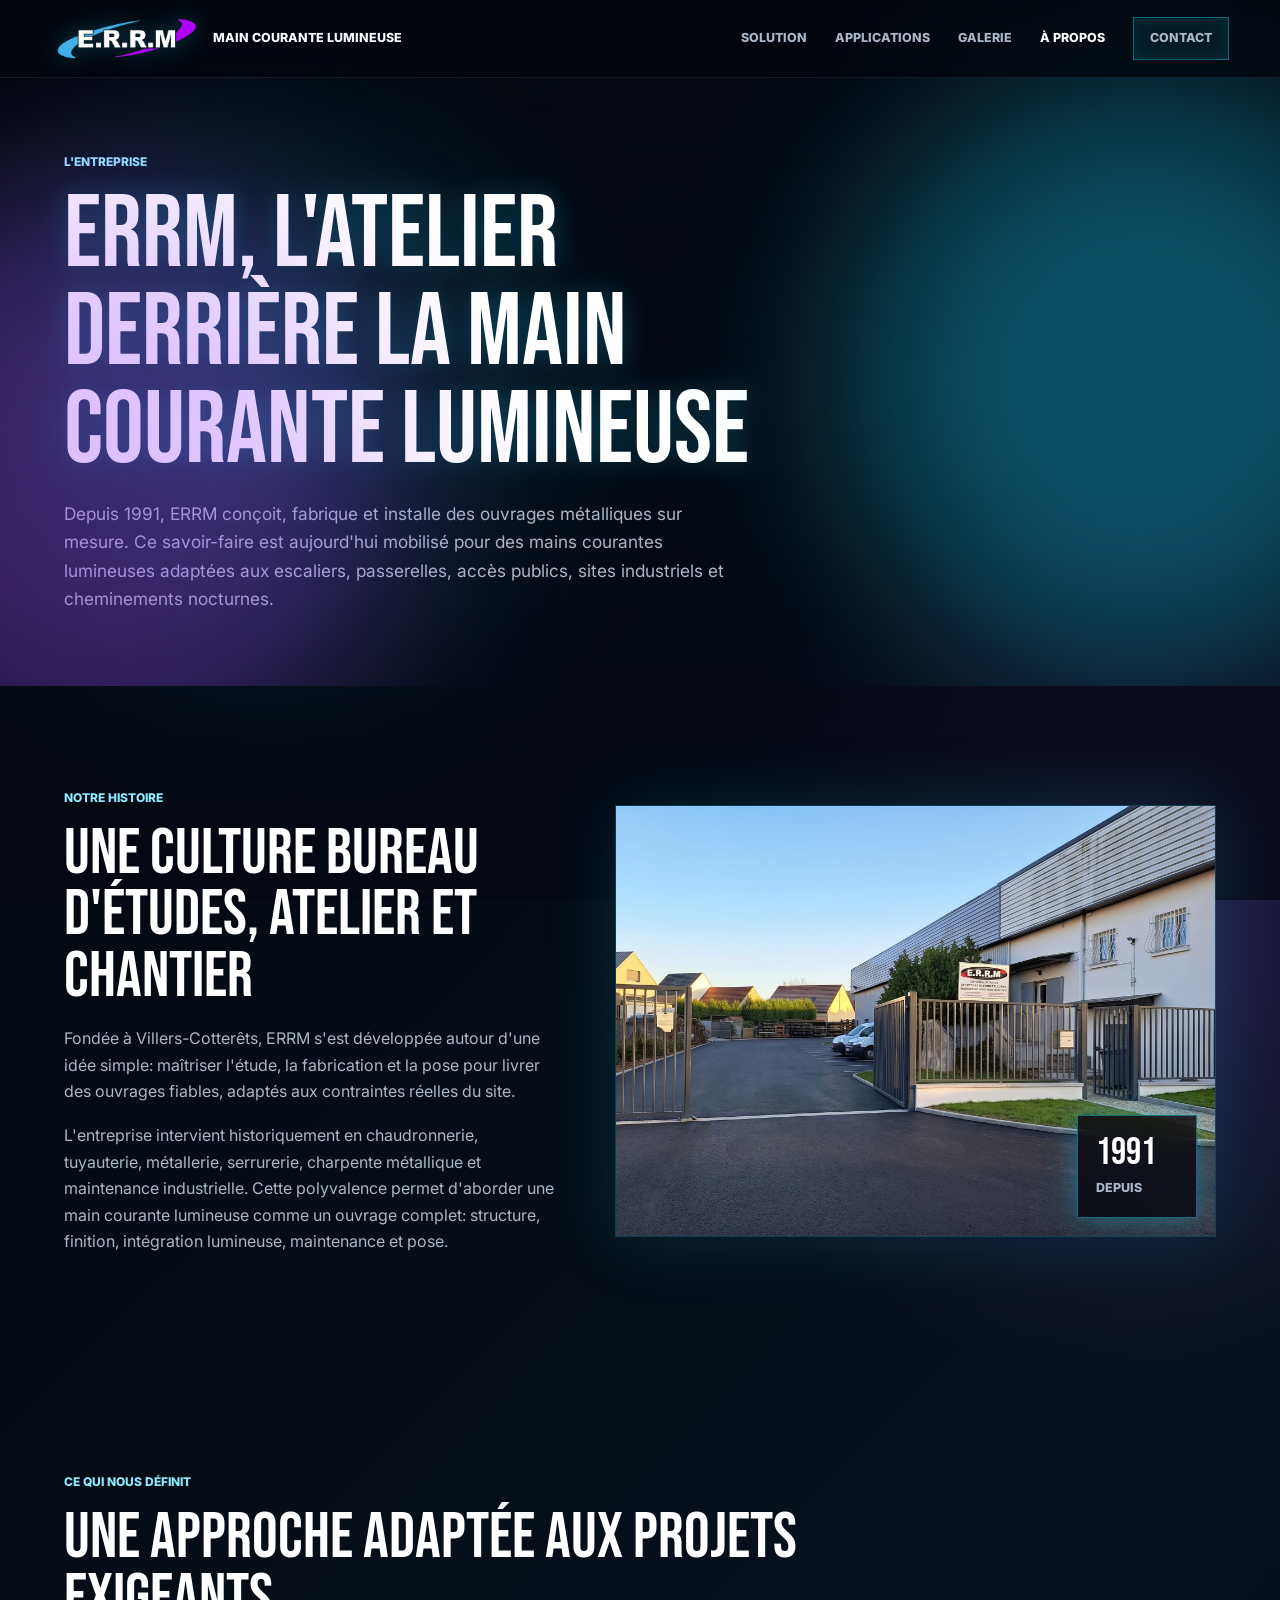
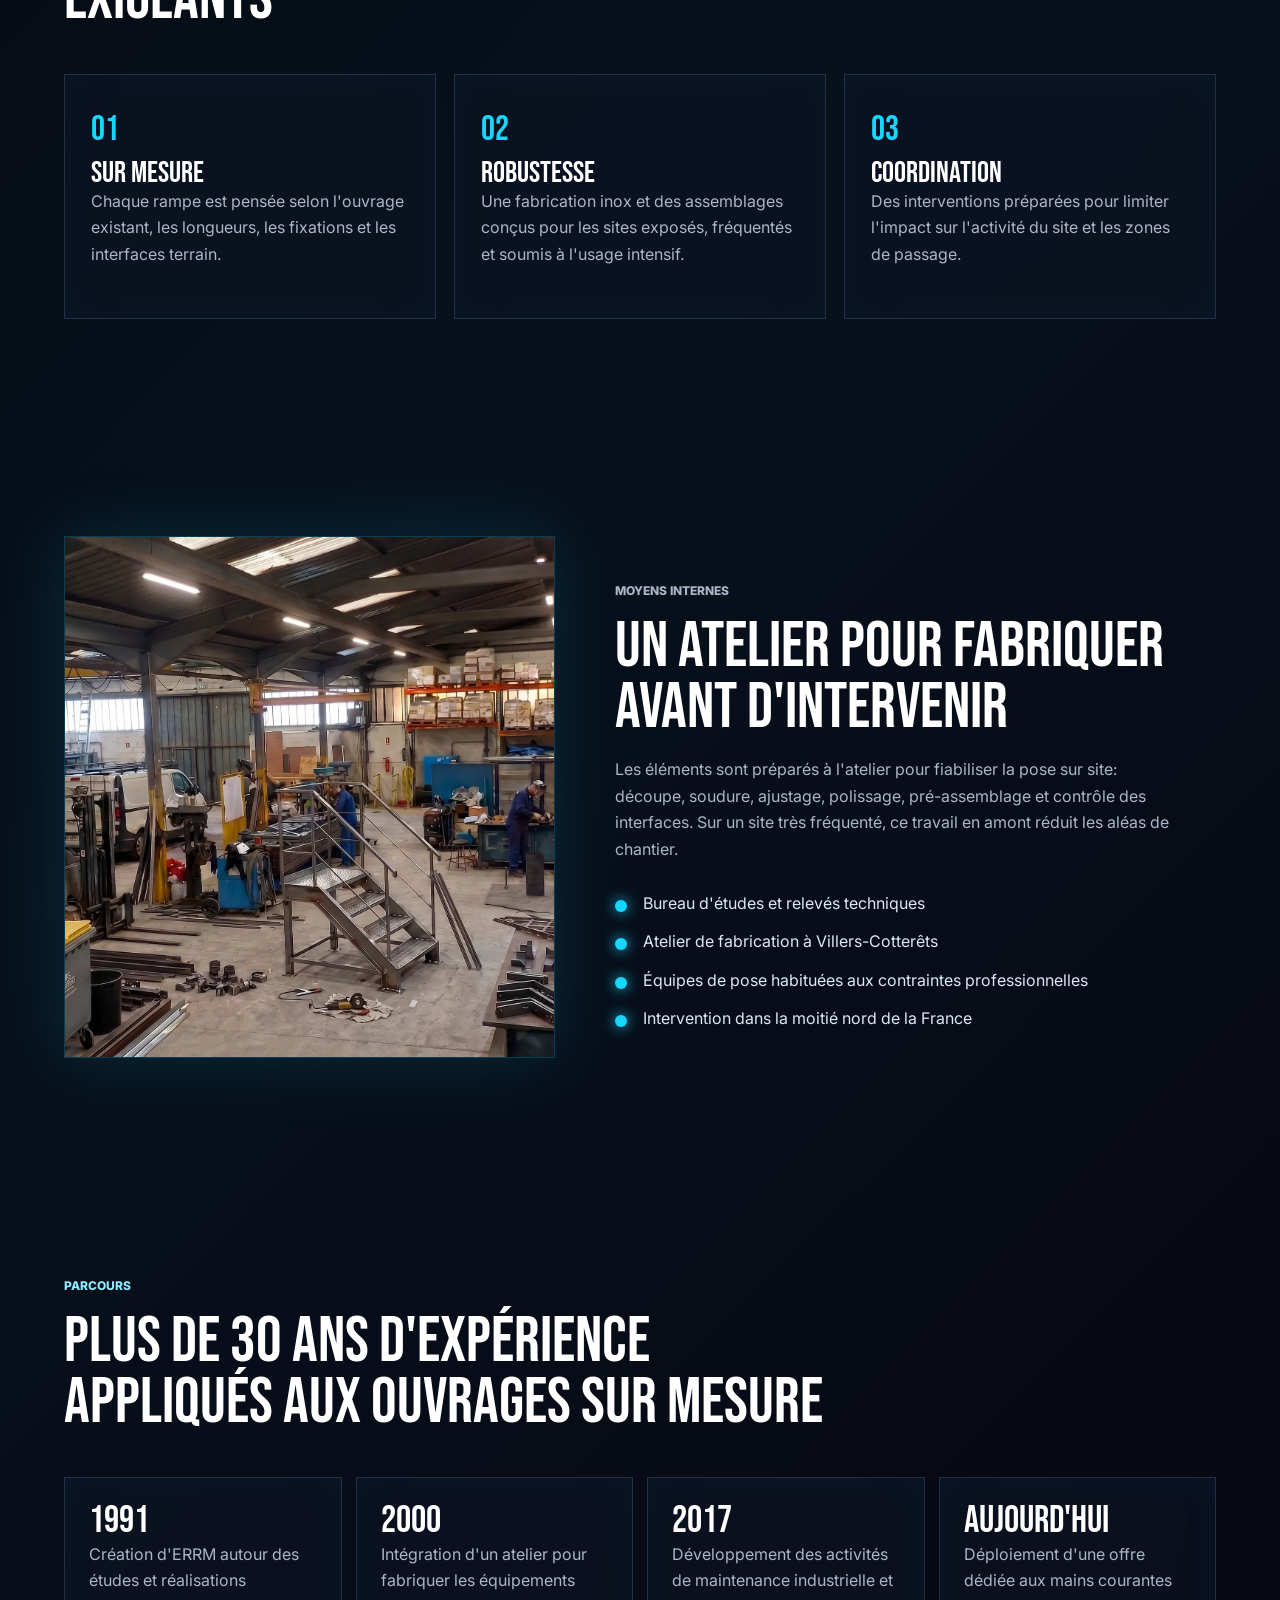
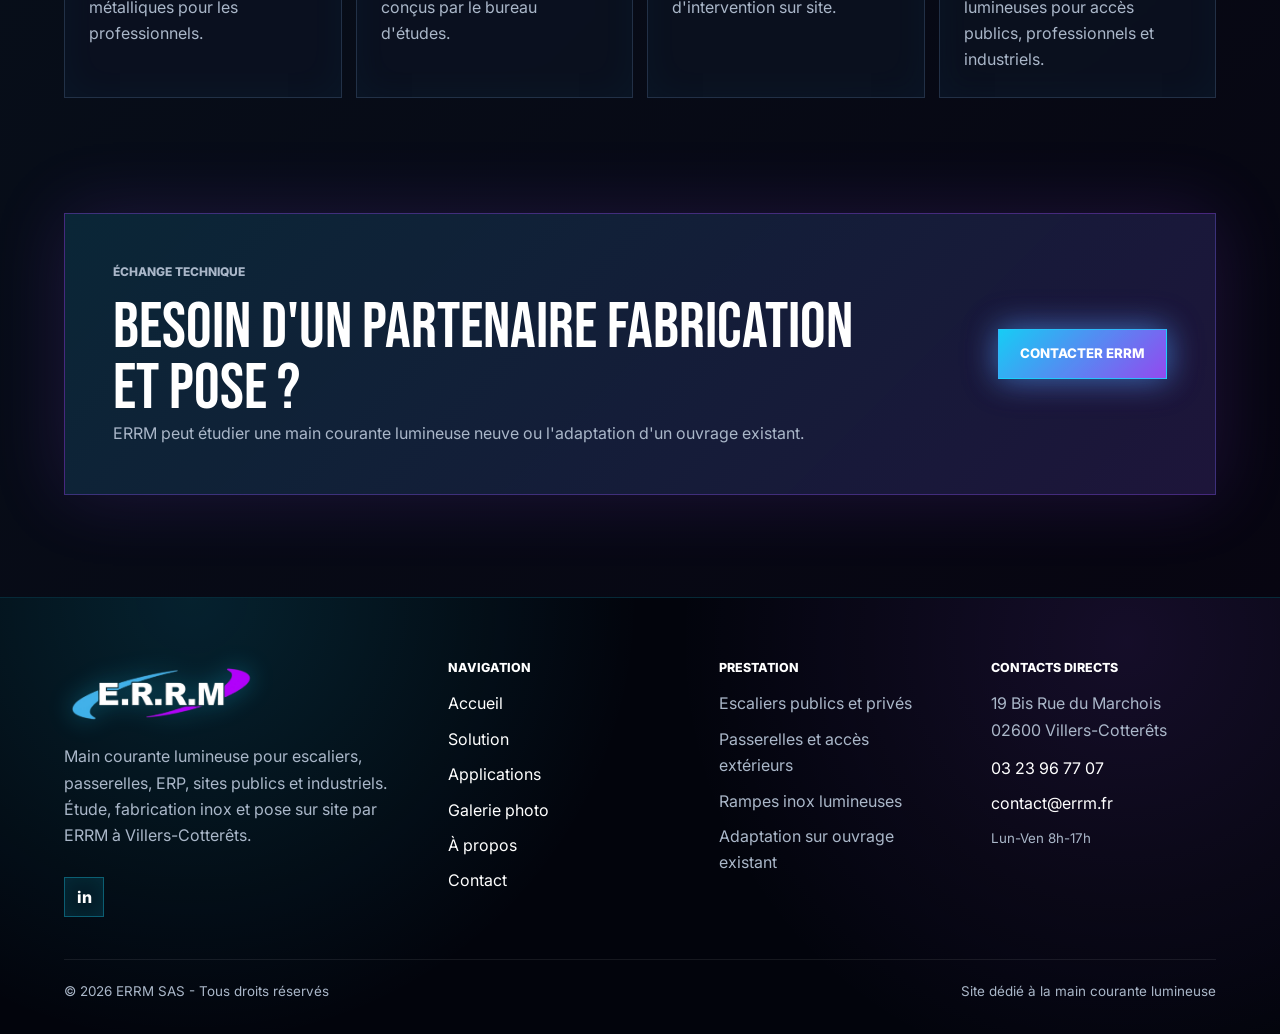
==== a-propos.html @ 0eacf0ae "Initial site main courante lumineuse" ====
<!DOCTYPE html>
<html lang="fr">
<head>
    <meta charset="UTF-8" />
    <meta name="viewport" content="width=device-width, initial-scale=1.0" />
    <title>À propos | ERRM Main courante lumineuse</title>
    <meta name="description" content="Découvrez ERRM, entreprise de métallerie, serrurerie et maintenance industrielle à Villers-Cotterêts, spécialisée dans les mains courantes lumineuses sur mesure." />
    <link rel="icon" href="images/favicon.png" type="image/png" />
    <link rel="stylesheet" href="css/style.css" />
</head>
<body>
    <nav class="navbar" aria-label="Navigation principale">
        <a class="brand" href="index.html" aria-label="ERRM - Main courante lumineuse">
            <img src="images/logo-errm-neon.png" alt="ERRM" />
            <span>Main courante lumineuse</span>
        </a>
        <button class="menu-toggle" aria-label="Ouvrir le menu" aria-expanded="false">
            <span></span><span></span><span></span>
        </button>
        <div class="nav-links">
            <a href="index.html#solution">Solution</a>
            <a href="index.html#applications">Applications</a>
            <a href="galerie.html">Galerie</a>
            <a class="active" href="a-propos.html">À propos</a>
            <a class="nav-cta" href="contact.html">Contact</a>
        </div>
    </nav>

    <main>
        <section class="page-hero about-hero">
            <div class="glow glow-blue"></div>
            <div class="glow glow-violet"></div>
            <div class="container narrow">
                <p class="eyebrow">L'entreprise</p>
                <h1>ERRM, l'atelier derrière la main courante lumineuse</h1>
                <p>
                    Depuis 1991, ERRM conçoit, fabrique et installe des ouvrages métalliques sur mesure.
                    Ce savoir-faire est aujourd'hui mobilisé pour des mains courantes lumineuses adaptées
                    aux escaliers, passerelles, accès publics, sites industriels et cheminements nocturnes.
                </p>
            </div>
        </section>

        <section class="about-intro-section">
            <div class="about-layout">
                <div class="about-copy">
                    <p class="eyebrow">Notre histoire</p>
                    <h2>Une culture bureau d'études, atelier et chantier</h2>
                    <p>
                        Fondée à Villers-Cotterêts, ERRM s'est développée autour d'une idée simple:
                        maîtriser l'étude, la fabrication et la pose pour livrer des ouvrages fiables,
                        adaptés aux contraintes réelles du site.
                    </p>
                    <p>
                        L'entreprise intervient historiquement en chaudronnerie, tuyauterie, métallerie,
                        serrurerie, charpente métallique et maintenance industrielle. Cette polyvalence permet
                        d'aborder une main courante lumineuse comme un ouvrage complet: structure, finition,
                        intégration lumineuse, maintenance et pose.
                    </p>
                </div>
                <div class="about-photo-card">
                    <img src="images/facade-errm.webp" alt="Façade de l'entreprise ERRM à Villers-Cotterêts" />
                    <div class="year-badge">
                        <strong>1991</strong>
                        <span>Depuis</span>
                    </div>
                </div>
            </div>
        </section>

        <section class="values-section band">
            <div class="section-head">
                <p class="eyebrow">Ce qui nous définit</p>
                <h2>Une approche adaptée aux projets exigeants</h2>
            </div>
            <div class="feature-grid values-grid">
                <article>
                    <span>01</span>
                    <h3>Sur mesure</h3>
                    <p>Chaque rampe est pensée selon l'ouvrage existant, les longueurs, les fixations et les interfaces terrain.</p>
                </article>
                <article>
                    <span>02</span>
                    <h3>Robustesse</h3>
                    <p>Une fabrication inox et des assemblages conçus pour les sites exposés, fréquentés et soumis à l'usage intensif.</p>
                </article>
                <article>
                    <span>03</span>
                    <h3>Coordination</h3>
                    <p>Des interventions préparées pour limiter l'impact sur l'activité du site et les zones de passage.</p>
                </article>
            </div>
        </section>

        <section class="about-workshop">
            <div class="split-image">
                <img src="images/interieur-atelier.webp" alt="Intérieur de l'atelier ERRM" />
            </div>
            <div class="split-copy">
                <p class="eyebrow">Moyens internes</p>
                <h2>Un atelier pour fabriquer avant d'intervenir</h2>
                <p>
                    Les éléments sont préparés à l'atelier pour fiabiliser la pose sur site: découpe,
                    soudure, ajustage, polissage, pré-assemblage et contrôle des interfaces. Sur un site
                    très fréquenté, ce travail en amont réduit les aléas de chantier.
                </p>
                <ul class="check-list">
                    <li>Bureau d'études et relevés techniques</li>
                    <li>Atelier de fabrication à Villers-Cotterêts</li>
                    <li>Équipes de pose habituées aux contraintes professionnelles</li>
                    <li>Intervention dans la moitié nord de la France</li>
                </ul>
            </div>
        </section>

        <section class="history-section band">
            <div class="section-head">
                <p class="eyebrow">Parcours</p>
                <h2>Plus de 30 ans d'expérience appliqués aux ouvrages sur mesure</h2>
            </div>
            <div class="history-grid">
                <div>
                    <strong>1991</strong>
                    <p>Création d'ERRM autour des études et réalisations métalliques pour les professionnels.</p>
                </div>
                <div>
                    <strong>2000</strong>
                    <p>Intégration d'un atelier pour fabriquer les équipements conçus par le bureau d'études.</p>
                </div>
                <div>
                    <strong>2017</strong>
                    <p>Développement des activités de maintenance industrielle et d'intervention sur site.</p>
                </div>
                <div>
                    <strong>Aujourd'hui</strong>
                    <p>Déploiement d'une offre dédiée aux mains courantes lumineuses pour accès publics, professionnels et industriels.</p>
                </div>
            </div>
        </section>

        <section class="cta">
            <div>
                <p class="eyebrow">Échange technique</p>
                <h2>Besoin d'un partenaire fabrication et pose ?</h2>
                <p>ERRM peut étudier une main courante lumineuse neuve ou l'adaptation d'un ouvrage existant.</p>
            </div>
            <a class="btn btn-primary" href="contact.html">Contacter ERRM</a>
        </section>
    </main>

    <footer class="site-footer">
        <div class="footer-grid">
            <div class="footer-brand">
                <img src="images/logo-errm-neon.png" alt="ERRM" />
                <p>Main courante lumineuse pour escaliers, passerelles, ERP, sites publics et industriels. Étude, fabrication inox et pose sur site par ERRM à Villers-Cotterêts.</p>
                <a class="linkedin-link" href="https://www.linkedin.com/company/errm-02/" target="_blank" rel="noopener noreferrer" aria-label="ERRM sur LinkedIn">in</a>
            </div>
            <div>
                <h3>Navigation</h3>
                <ul>
                    <li><a href="index.html">Accueil</a></li>
                    <li><a href="index.html#solution">Solution</a></li>
                    <li><a href="index.html#applications">Applications</a></li>
                    <li><a href="galerie.html">Galerie photo</a></li>
                    <li><a href="a-propos.html">À propos</a></li>
                    <li><a href="contact.html">Contact</a></li>
                </ul>
            </div>
            <div>
                <h3>Prestation</h3>
                <ul>
                    <li>Escaliers publics et privés</li>
                    <li>Passerelles et accès extérieurs</li>
                    <li>Rampes inox lumineuses</li>
                    <li>Adaptation sur ouvrage existant</li>
                </ul>
            </div>
            <div>
                <h3>Contacts directs</h3>
                <address>
                    19 Bis Rue du Marchois<br />
                    02600 Villers-Cotterêts
                </address>
                <p><a href="tel:0323967707">03 23 96 77 07</a></p>
                <p><a href="mailto:contact@errm.fr">contact@errm.fr</a></p>
                <small>Lun-Ven 8h-17h</small>
            </div>
        </div>
        <div class="footer-bottom">
            <p>© 2026 ERRM SAS - Tous droits réservés</p>
            <p>Site dédié à la main courante lumineuse</p>
        </div>
    </footer>

    <script src="js/main.js"></script>
</body>
</html>
---- css/style.css ----
@import url('https://fonts.googleapis.com/css2?family=Bebas+Neue&family=Inter:wght@300;400;500;600;700;800&display=swap');

*,
*::before,
*::after {
    box-sizing: border-box;
}

:root {
    --bg: #050712;
    --bg-soft: #0b1020;
    --panel: rgba(12, 18, 34, 0.78);
    --panel-strong: rgba(16, 24, 44, 0.94);
    --line: rgba(147, 197, 253, 0.18);
    --text: #f8fbff;
    --muted: #aab7c9;
    --blue: #17d6ff;
    --violet: #9d4dff;
    --cyan-soft: #8eeaff;
    --white: #ffffff;
    --font-title: 'Bebas Neue', Impact, sans-serif;
    --font-body: 'Inter', Arial, sans-serif;
    --shadow-blue: 0 0 30px rgba(23, 214, 255, 0.38);
    --shadow-violet: 0 0 36px rgba(157, 77, 255, 0.36);
}

html {
    scroll-behavior: smooth;
}

body {
    margin: 0;
    min-width: 320px;
    background:
        radial-gradient(circle at 20% 10%, rgba(23, 214, 255, 0.22), transparent 26rem),
        radial-gradient(circle at 88% 22%, rgba(157, 77, 255, 0.22), transparent 28rem),
        linear-gradient(135deg, #03050c 0%, #07111c 46%, #07030f 100%);
    color: var(--text);
    font-family: var(--font-body);
    line-height: 1.65;
    overflow-x: hidden;
}

body::before {
    content: "";
    position: fixed;
    inset: 0;
    z-index: -2;
    opacity: 0.22;
    background-image:
        linear-gradient(rgba(23, 214, 255, 0.11) 1px, transparent 1px),
        linear-gradient(90deg, rgba(157, 77, 255, 0.1) 1px, transparent 1px);
    background-size: 72px 72px;
    mask-image: linear-gradient(to bottom, #000, transparent 88%);
}

body::after {
    content: "";
    position: fixed;
    inset: 0;
    z-index: -1;
    pointer-events: none;
    background: linear-gradient(180deg, rgba(5, 7, 18, 0.05), rgba(5, 7, 18, 0.72));
}

a {
    color: inherit;
    text-decoration: none;
}

img {
    display: block;
    max-width: 100%;
}

h1,
h2,
h3 {
    margin: 0;
    color: var(--white);
    font-family: var(--font-title);
    font-weight: 400;
    line-height: 0.96;
    letter-spacing: 0;
}

h1 {
    max-width: 780px;
    font-size: clamp(4.1rem, 8vw, 7.8rem);
    text-shadow: 0 0 28px rgba(23, 214, 255, 0.26);
}

h2 {
    font-size: clamp(2.55rem, 5vw, 4.6rem);
}

h3 {
    font-size: 1.9rem;
}

p {
    margin: 0;
}

.navbar {
    position: fixed;
    top: 0;
    left: 0;
    right: 0;
    z-index: 20;
    display: flex;
    align-items: center;
    justify-content: space-between;
    min-height: 74px;
    padding: 14px clamp(18px, 4vw, 56px);
    border-bottom: 1px solid rgba(255, 255, 255, 0.08);
    background: rgba(3, 5, 12, 0.72);
    backdrop-filter: blur(18px);
    transition: background 0.24s ease, border-color 0.24s ease;
}

.navbar.is-scrolled {
    border-color: rgba(23, 214, 255, 0.2);
    background: rgba(3, 5, 12, 0.9);
}

.brand {
    display: flex;
    align-items: center;
    gap: 14px;
    color: var(--text);
    font-size: 0.78rem;
    font-weight: 800;
    text-transform: uppercase;
}

.brand img {
    width: 148px;
    height: auto;
    filter: drop-shadow(0 0 12px rgba(23, 214, 255, 0.36));
}

.nav-links {
    display: flex;
    align-items: center;
    gap: 28px;
    color: var(--muted);
    font-size: 0.78rem;
    font-weight: 800;
    text-transform: uppercase;
}

.nav-links a {
    position: relative;
}

.nav-links a:hover,
.nav-links a.active {
    color: var(--white);
}

.nav-cta {
    padding: 10px 16px;
    border: 1px solid rgba(23, 214, 255, 0.42);
    background: rgba(23, 214, 255, 0.08);
    box-shadow: inset 0 0 20px rgba(23, 214, 255, 0.1);
}

.menu-toggle {
    display: none;
    width: 42px;
    height: 42px;
    border: 1px solid rgba(255, 255, 255, 0.14);
    background: rgba(255, 255, 255, 0.04);
}

.menu-toggle span {
    display: block;
    width: 18px;
    height: 2px;
    margin: 4px auto;
    background: var(--text);
}

.hero {
    position: relative;
    min-height: 100svh;
    display: grid;
    align-items: end;
    padding: 132px clamp(20px, 5vw, 72px) 52px;
    overflow: hidden;
}

.hero-media {
    position: absolute;
    inset: 0;
    z-index: -3;
    background:
        linear-gradient(90deg, rgba(5, 7, 18, 0.88) 0%, rgba(5, 7, 18, 0.58) 48%, rgba(5, 7, 18, 0.12) 100%),
        linear-gradient(0deg, rgba(5, 7, 18, 0.78), rgba(5, 7, 18, 0.1) 38%),
        url("../images/main-courante-lumineuse-large.webp") center / cover no-repeat;
}

.glow {
    position: absolute;
    width: 46vw;
    max-width: 620px;
    aspect-ratio: 1;
    border-radius: 999px;
    filter: blur(92px);
    opacity: 0.34;
    pointer-events: none;
}

.glow-blue {
    right: -12%;
    top: 12%;
    background: var(--blue);
}

.glow-violet {
    left: -16%;
    bottom: -14%;
    background: var(--violet);
}

.hero-content {
    max-width: 860px;
}

.eyebrow {
    margin-bottom: 15px;
    color: var(--cyan-soft);
    font-size: 0.75rem;
    font-weight: 800;
    text-transform: uppercase;
}

.hero-text {
    max-width: 650px;
    margin-top: 22px;
    color: #d7e2ef;
    font-size: clamp(1.03rem, 1.8vw, 1.25rem);
}

.hero-actions {
    display: flex;
    flex-wrap: wrap;
    gap: 14px;
    margin-top: 34px;
}

.btn {
    display: inline-flex;
    align-items: center;
    justify-content: center;
    min-height: 48px;
    padding: 13px 21px;
    border: 1px solid transparent;
    color: var(--white);
    font-size: 0.83rem;
    font-weight: 800;
    text-transform: uppercase;
}

.btn-primary {
    border-color: rgba(23, 214, 255, 0.72);
    background: linear-gradient(135deg, rgba(23, 214, 255, 0.95), rgba(157, 77, 255, 0.92));
    box-shadow: var(--shadow-blue), var(--shadow-violet);
}

.btn-secondary {
    border-color: rgba(255, 255, 255, 0.18);
    background: rgba(255, 255, 255, 0.06);
}

.hero-stats {
    display: grid;
    grid-template-columns: repeat(3, minmax(0, 150px));
    gap: 12px;
    margin: 42px 0 0;
    padding: 0;
}

.hero-stats div {
    padding: 18px;
    border: 1px solid var(--line);
    background: rgba(5, 10, 22, 0.58);
    backdrop-filter: blur(12px);
}

.hero-stats dt {
    color: var(--white);
    font-family: var(--font-title);
    font-size: 2rem;
    line-height: 1;
}

.hero-stats dd {
    margin: 4px 0 0;
    color: var(--muted);
    font-size: 0.78rem;
    text-transform: uppercase;
}

.band,
.process,
.contact-section {
    padding: clamp(72px, 9vw, 118px) clamp(20px, 5vw, 72px);
}

.section-head {
    max-width: 760px;
    margin-bottom: 44px;
}

.section-head p:not(.eyebrow) {
    margin-top: 16px;
    color: var(--muted);
    font-size: 1.05rem;
}

.section-head.compact {
    margin-bottom: 26px;
}

.feature-grid {
    display: grid;
    grid-template-columns: repeat(3, minmax(0, 1fr));
    gap: 18px;
}

.feature-grid article,
.timeline div,
.contact-form,
.contact-panel,
.info-block,
.history-grid div {
    border: 1px solid var(--line);
    background: var(--panel);
    box-shadow: inset 0 0 38px rgba(23, 214, 255, 0.04);
    backdrop-filter: blur(14px);
}

.feature-grid article {
    min-height: 230px;
    padding: 26px;
}

.feature-grid span {
    color: var(--blue);
    font-family: var(--font-title);
    font-size: 2.2rem;
}

.feature-grid p,
.timeline p,
.split-copy p,
.cta p,
.contact-panel p,
.info-block small,
.form-note {
    color: var(--muted);
}

.split {
    display: grid;
    grid-template-columns: minmax(0, 1.12fr) minmax(320px, 0.88fr);
    gap: clamp(28px, 5vw, 60px);
    align-items: center;
    padding: clamp(72px, 8vw, 112px) clamp(20px, 5vw, 72px);
}

.split-image {
    min-height: 520px;
    border: 1px solid rgba(23, 214, 255, 0.24);
    box-shadow: 0 0 70px rgba(23, 214, 255, 0.14);
    overflow: hidden;
}

.split-image img {
    width: 100%;
    height: 100%;
    min-height: 520px;
    object-fit: cover;
}

.split-copy {
    max-width: 560px;
}

.split-copy p {
    margin-top: 18px;
}

.check-list {
    display: grid;
    gap: 12px;
    margin: 28px 0 0;
    padding: 0;
    list-style: none;
}

.check-list li {
    position: relative;
    padding-left: 28px;
    color: #dce8f5;
}

.check-list li::before {
    content: "";
    position: absolute;
    left: 0;
    top: 0.62em;
    width: 12px;
    height: 12px;
    border-radius: 50%;
    background: var(--blue);
    box-shadow: 0 0 14px var(--blue);
}

.photo-grid {
    display: grid;
    grid-template-columns: 1.1fr 0.8fr 1.1fr;
    gap: 16px;
}

.photo-grid figure {
    margin: 0;
    min-height: 410px;
    border: 1px solid rgba(255, 255, 255, 0.12);
    overflow: hidden;
}

.photo-grid img {
    width: 100%;
    height: 100%;
    min-height: 410px;
    object-fit: cover;
}

.gallery-link-row {
    display: flex;
    justify-content: center;
    margin-top: 28px;
}

.gallery-page-section {
    padding: clamp(72px, 9vw, 118px) clamp(20px, 5vw, 72px);
}

.gallery-page-toolbar {
    display: flex;
    align-items: end;
    justify-content: space-between;
    gap: 24px;
    margin-bottom: 28px;
}

.gallery-page-grid {
    display: grid;
    grid-template-columns: repeat(3, minmax(0, 1fr));
    gap: 16px;
}

.gallery-page-item {
    position: relative;
    min-height: 360px;
    border: 1px solid rgba(23, 214, 255, 0.22);
    overflow: hidden;
    cursor: pointer;
    background: var(--panel);
}

.gallery-page-item img {
    width: 100%;
    height: 100%;
    min-height: 360px;
    object-fit: cover;
    transition: transform 0.45s ease, filter 0.45s ease;
}

.gallery-page-item:hover img {
    transform: scale(1.045);
    filter: brightness(1.08);
}

.gallery-page-overlay {
    position: absolute;
    inset: auto 0 0;
    padding: 22px;
    background: linear-gradient(180deg, transparent, rgba(3, 5, 12, 0.9));
}

.gallery-page-overlay span {
    display: block;
    margin-bottom: 4px;
    color: var(--blue);
    font-size: 0.72rem;
    font-weight: 800;
    text-transform: uppercase;
}

.gallery-page-overlay h3 {
    font-size: 1.55rem;
}

.lightbox {
    position: fixed;
    inset: 0;
    z-index: 50;
    display: none;
    align-items: center;
    justify-content: center;
    padding: 28px;
    background: rgba(1, 3, 9, 0.9);
    backdrop-filter: blur(10px);
}

.lightbox.active {
    display: flex;
}

.lightbox-img {
    max-width: min(1100px, 94vw);
    max-height: 86vh;
    border: 1px solid rgba(23, 214, 255, 0.28);
    box-shadow: var(--shadow-blue), var(--shadow-violet);
}

.lightbox-close {
    position: fixed;
    top: 22px;
    right: 24px;
    width: 44px;
    height: 44px;
    border: 1px solid rgba(255, 255, 255, 0.2);
    background: rgba(255, 255, 255, 0.08);
    color: var(--white);
    font-size: 2rem;
    line-height: 1;
    cursor: pointer;
}

.timeline {
    display: grid;
    grid-template-columns: repeat(4, minmax(0, 1fr));
    gap: 14px;
}

.timeline div {
    min-height: 190px;
    padding: 22px;
}

.timeline strong {
    display: block;
    margin-bottom: 10px;
    color: var(--white);
    font-size: 1.05rem;
}

.cta {
    display: flex;
    align-items: center;
    justify-content: space-between;
    gap: 28px;
    margin: 0 clamp(20px, 5vw, 72px) clamp(72px, 8vw, 112px);
    padding: clamp(28px, 5vw, 48px);
    border: 1px solid rgba(157, 77, 255, 0.34);
    background:
        linear-gradient(135deg, rgba(23, 214, 255, 0.12), rgba(157, 77, 255, 0.14)),
        rgba(10, 15, 30, 0.76);
    box-shadow: 0 0 70px rgba(157, 77, 255, 0.16);
}

.cta div {
    max-width: 760px;
}

.page-hero {
    position: relative;
    padding: 152px clamp(20px, 5vw, 72px) 72px;
    overflow: hidden;
}

.about-hero {
    min-height: 56svh;
}

.container.narrow {
    max-width: 860px;
}

.page-hero p:not(.eyebrow) {
    max-width: 680px;
    margin-top: 18px;
    color: var(--muted);
    font-size: 1.08rem;
}

.contact-grid {
    display: grid;
    grid-template-columns: minmax(0, 1fr) minmax(300px, 420px);
    gap: 24px;
    max-width: 1180px;
    margin: 0 auto;
}

.contact-form {
    padding: clamp(22px, 4vw, 38px);
}

.form-title {
    margin-bottom: 24px;
}

.form-row {
    display: grid;
    grid-template-columns: repeat(2, minmax(0, 1fr));
    gap: 14px;
}

label {
    display: grid;
    gap: 8px;
    margin-bottom: 16px;
    color: #d7e2ef;
    font-size: 0.82rem;
    font-weight: 800;
    text-transform: uppercase;
}

input,
select,
textarea {
    width: 100%;
    min-height: 48px;
    border: 1px solid rgba(147, 197, 253, 0.22);
    background: rgba(2, 5, 13, 0.72);
    color: var(--white);
    font: inherit;
    padding: 12px 13px;
    outline: none;
}

textarea {
    min-height: 160px;
    resize: vertical;
}

input:focus,
select:focus,
textarea:focus {
    border-color: var(--blue);
    box-shadow: 0 0 0 3px rgba(23, 214, 255, 0.16);
}

.honeypot {
    display: none;
}

.form-note {
    margin-top: 14px;
    font-size: 0.86rem;
}

.contact-panel {
    align-self: start;
    padding: 16px;
}

.contact-panel img {
    width: 100%;
    aspect-ratio: 4 / 3;
    object-fit: cover;
    margin-bottom: 14px;
}

.about-intro-section,
.about-workshop {
    padding: clamp(72px, 8vw, 112px) clamp(20px, 5vw, 72px);
}

.about-layout,
.about-workshop {
    display: grid;
    grid-template-columns: minmax(0, 0.9fr) minmax(320px, 1.1fr);
    gap: clamp(28px, 5vw, 60px);
    align-items: center;
}

.about-copy {
    max-width: 640px;
}

.about-copy p:not(.eyebrow) {
    margin-top: 18px;
    color: var(--muted);
}

.about-photo-card {
    position: relative;
    border: 1px solid rgba(23, 214, 255, 0.24);
    overflow: hidden;
    box-shadow: 0 0 70px rgba(23, 214, 255, 0.14);
}

.about-photo-card img {
    width: 100%;
    min-height: 430px;
    object-fit: cover;
}

.year-badge {
    position: absolute;
    right: 18px;
    bottom: 18px;
    min-width: 120px;
    padding: 18px;
    border: 1px solid rgba(23, 214, 255, 0.46);
    background: rgba(3, 5, 12, 0.76);
    box-shadow: var(--shadow-blue);
    backdrop-filter: blur(14px);
}

.year-badge strong,
.history-grid strong {
    display: block;
    color: var(--white);
    font-family: var(--font-title);
    font-size: 2.4rem;
    font-weight: 400;
    line-height: 1;
}

.year-badge span {
    color: var(--muted);
    font-size: 0.78rem;
    font-weight: 800;
    text-transform: uppercase;
}

.values-grid article {
    min-height: 245px;
}

.history-grid {
    display: grid;
    grid-template-columns: repeat(4, minmax(0, 1fr));
    gap: 14px;
}

.history-grid div {
    min-height: 205px;
    padding: 24px;
}

.history-grid p {
    color: var(--muted);
}

.info-block {
    padding: 18px;
    margin-top: 12px;
}

.info-block span {
    display: block;
    margin-bottom: 4px;
    color: var(--blue);
    font-size: 0.72rem;
    font-weight: 800;
    text-transform: uppercase;
}

.info-block a {
    color: var(--white);
    font-weight: 800;
}

.site-footer {
    padding: clamp(42px, 6vw, 64px) clamp(20px, 5vw, 72px) 24px;
    border-top: 1px solid rgba(23, 214, 255, 0.18);
    background:
        radial-gradient(circle at 15% 0%, rgba(23, 214, 255, 0.14), transparent 28rem),
        radial-gradient(circle at 88% 10%, rgba(157, 77, 255, 0.12), transparent 28rem),
        rgba(3, 5, 12, 0.94);
}

.footer-grid {
    display: grid;
    grid-template-columns: minmax(260px, 1.5fr) repeat(3, minmax(160px, 1fr));
    gap: clamp(24px, 4vw, 46px);
}

.footer-brand img {
    width: 190px;
    margin-bottom: 18px;
    filter: drop-shadow(0 0 12px rgba(23, 214, 255, 0.32));
}

.footer-brand p,
.site-footer li,
.site-footer address,
.site-footer small,
.footer-bottom {
    color: var(--muted);
}

.footer-brand p {
    max-width: 360px;
}

.site-footer h3 {
    margin-bottom: 16px;
    font-family: var(--font-body);
    font-size: 0.78rem;
    font-weight: 800;
    letter-spacing: 0;
    text-transform: uppercase;
}

.site-footer ul {
    display: grid;
    gap: 9px;
    margin: 0;
    padding: 0;
    list-style: none;
}

.site-footer a {
    color: var(--white);
}

.site-footer a:hover {
    color: var(--blue);
}

.site-footer address {
    margin: 0 0 12px;
    font-style: normal;
}

.site-footer p {
    margin-bottom: 8px;
}

.linkedin-link {
    display: inline-flex;
    align-items: center;
    justify-content: center;
    width: 40px;
    height: 40px;
    margin-top: 20px;
    border: 1px solid rgba(23, 214, 255, 0.35);
    background: rgba(23, 214, 255, 0.08);
    color: var(--white);
    font-weight: 800;
    box-shadow: inset 0 0 18px rgba(23, 214, 255, 0.08);
}

.footer-bottom {
    display: flex;
    justify-content: space-between;
    gap: 18px;
    margin-top: 42px;
    padding-top: 20px;
    border-top: 1px solid rgba(255, 255, 255, 0.08);
    font-size: 0.84rem;
}

@media (max-width: 900px) {
    .menu-toggle {
        display: block;
    }

    .nav-links {
        position: fixed;
        top: 74px;
        left: 0;
        right: 0;
        display: none;
        flex-direction: column;
        align-items: flex-start;
        gap: 0;
        padding: 18px 22px 24px;
        border-bottom: 1px solid rgba(255, 255, 255, 0.1);
        background: rgba(3, 5, 12, 0.96);
    }

    .nav-links.open {
        display: flex;
    }

    .nav-links a {
        width: 100%;
        padding: 14px 0;
    }

    .brand span {
        max-width: 150px;
        line-height: 1.25;
    }

    .feature-grid,
    .timeline,
    .split,
    .contact-grid,
    .about-layout,
    .about-workshop,
    .history-grid,
    .footer-grid {
        grid-template-columns: 1fr;
    }

    .photo-grid,
    .gallery-page-grid {
        grid-template-columns: 1fr;
    }

    .gallery-page-toolbar {
        align-items: flex-start;
        flex-direction: column;
    }

    .cta,
    .footer-bottom {
        flex-direction: column;
        align-items: flex-start;
    }
}

@media (max-width: 620px) {
    .hero {
        padding-top: 118px;
    }

    h1 {
        font-size: 3.7rem;
    }

    .hero-stats,
    .form-row {
        grid-template-columns: 1fr;
    }

    .brand img {
        width: 118px;
    }

    .split-image,
    .split-image img,
    .photo-grid figure,
    .photo-grid img,
    .gallery-page-item,
    .gallery-page-item img {
        min-height: 330px;
    }
}
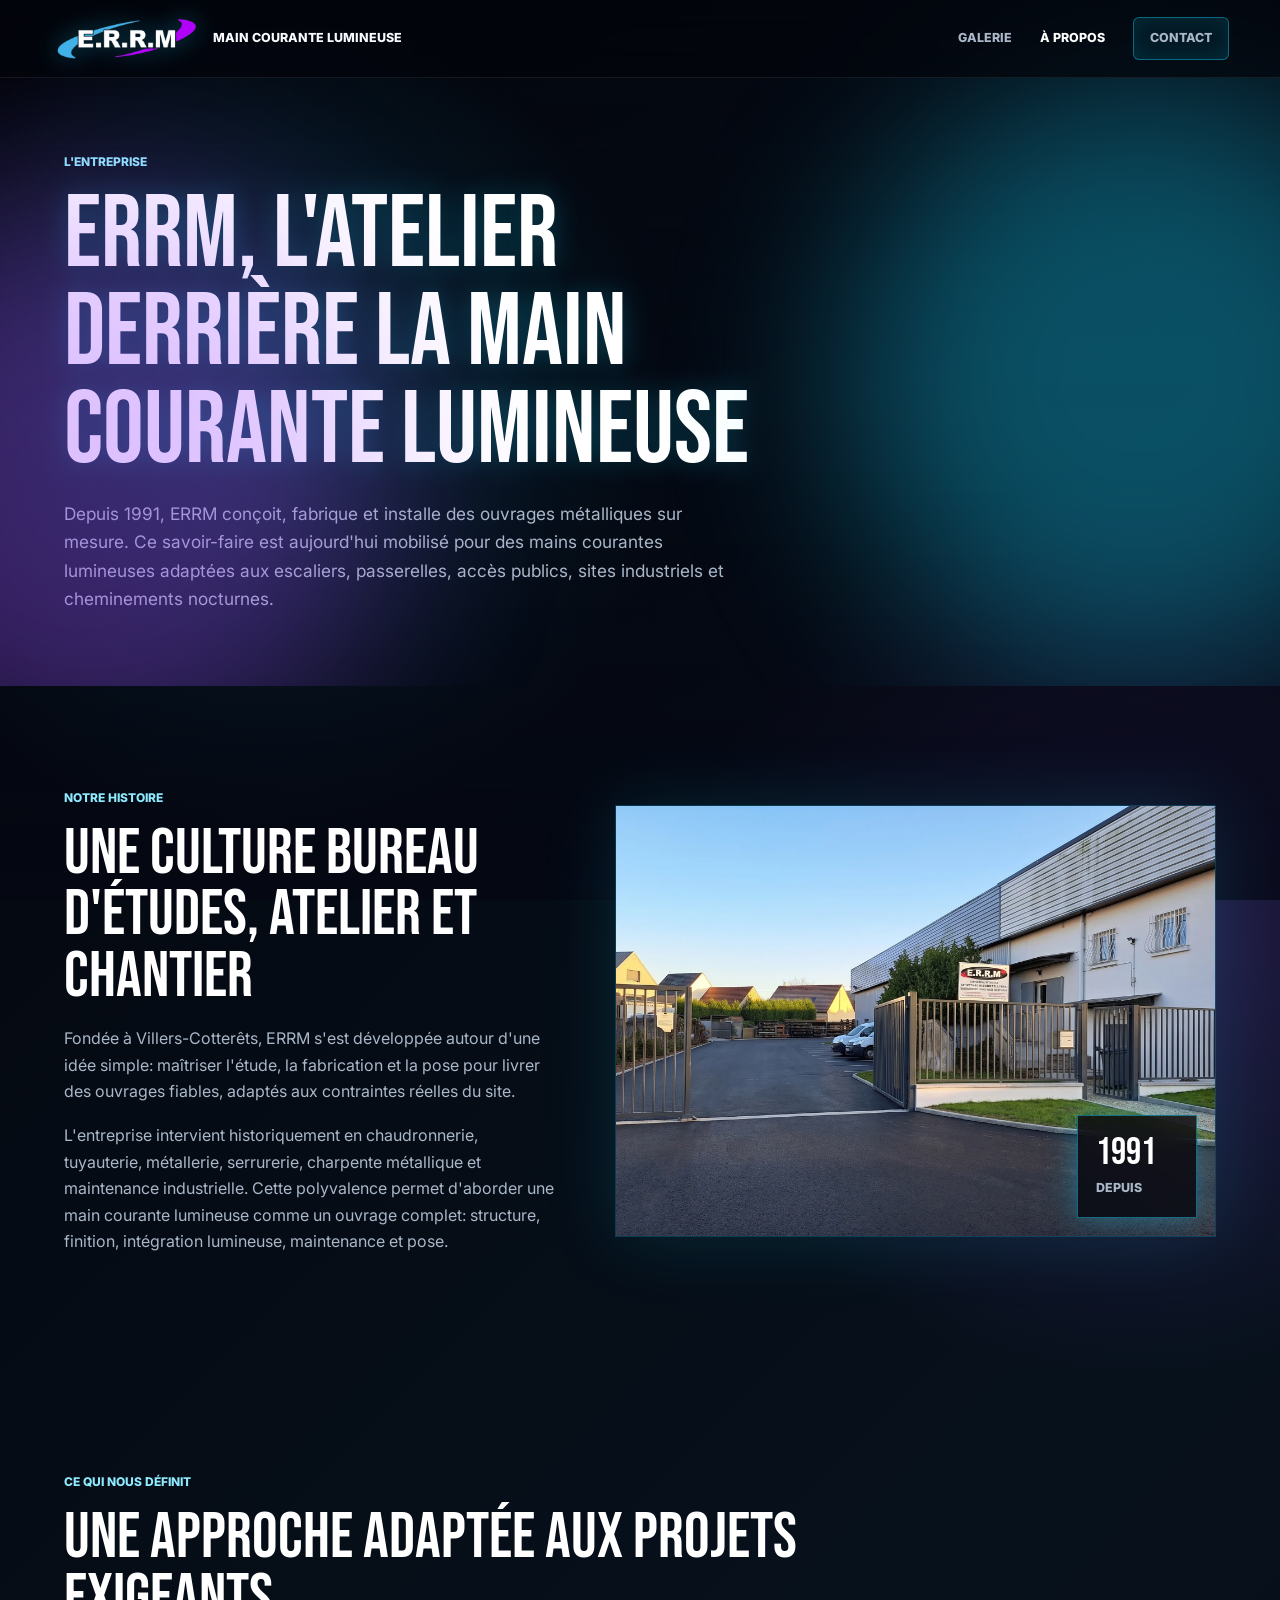
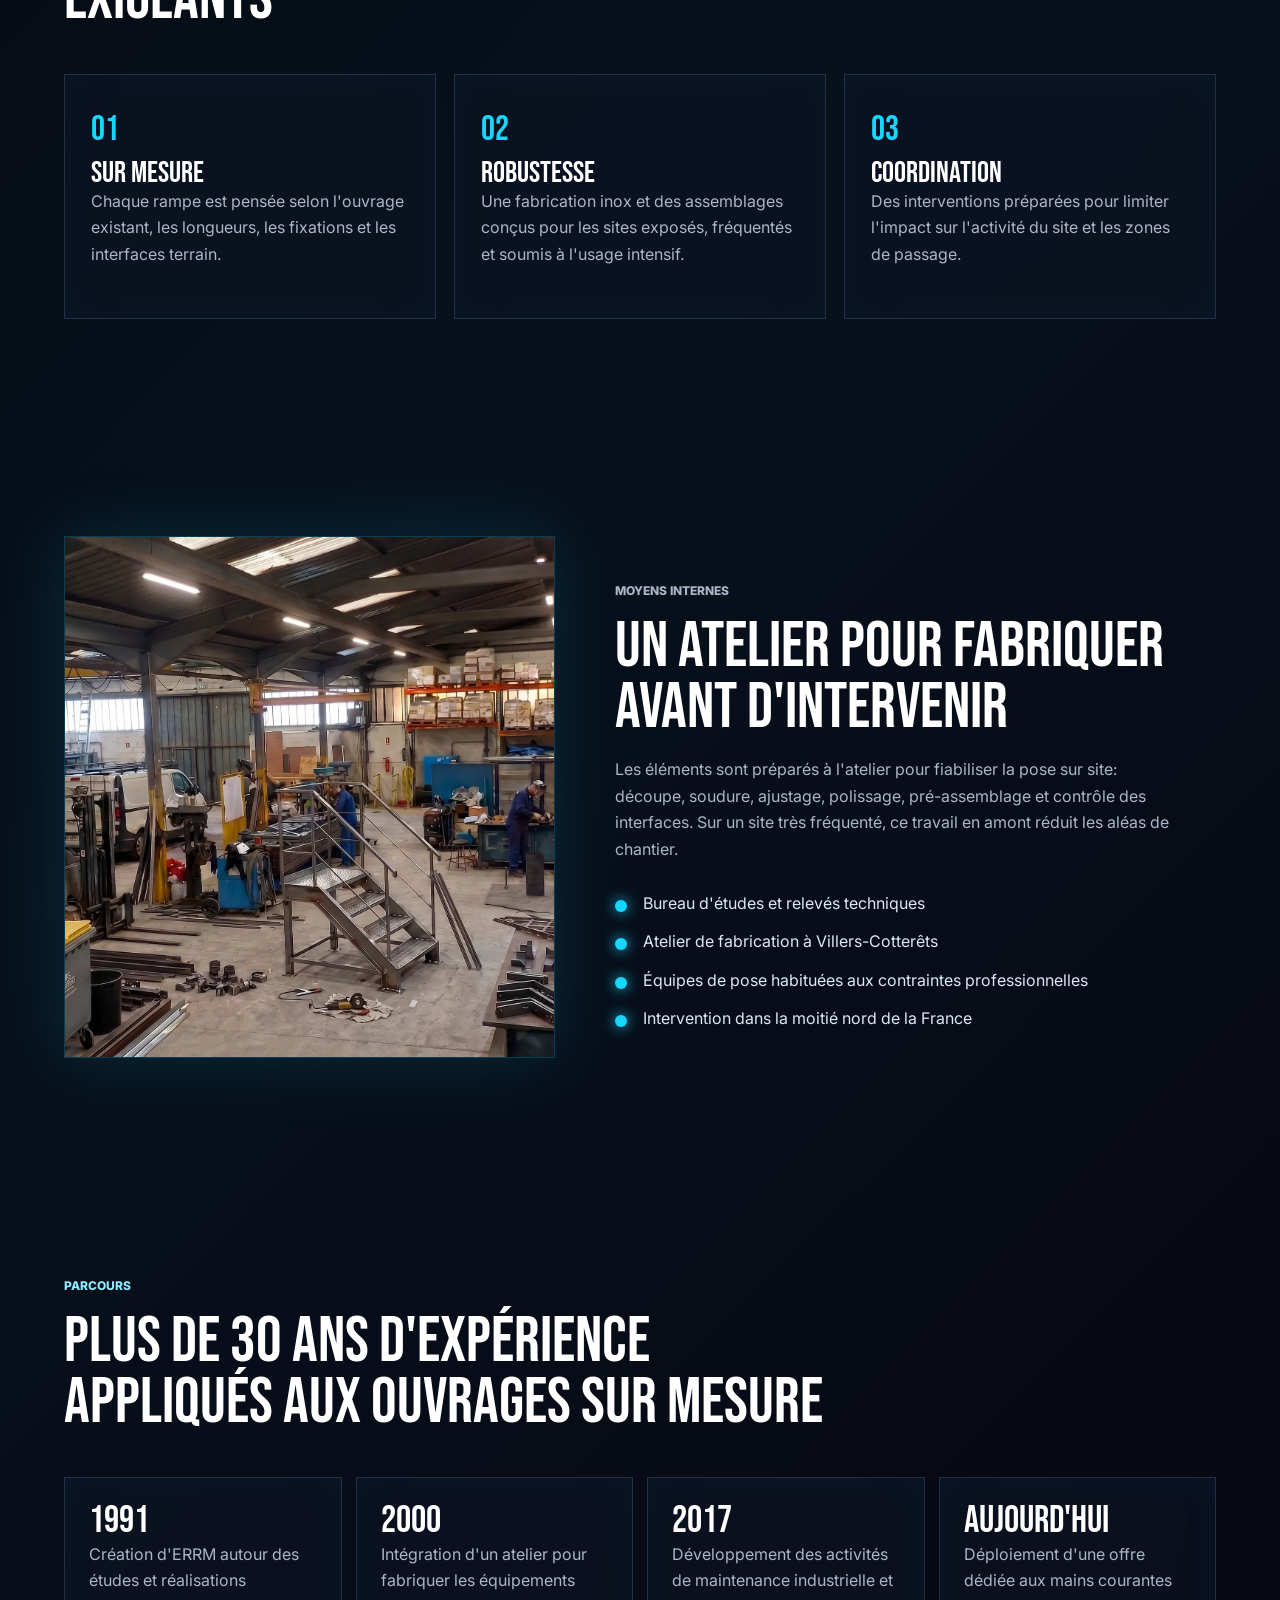
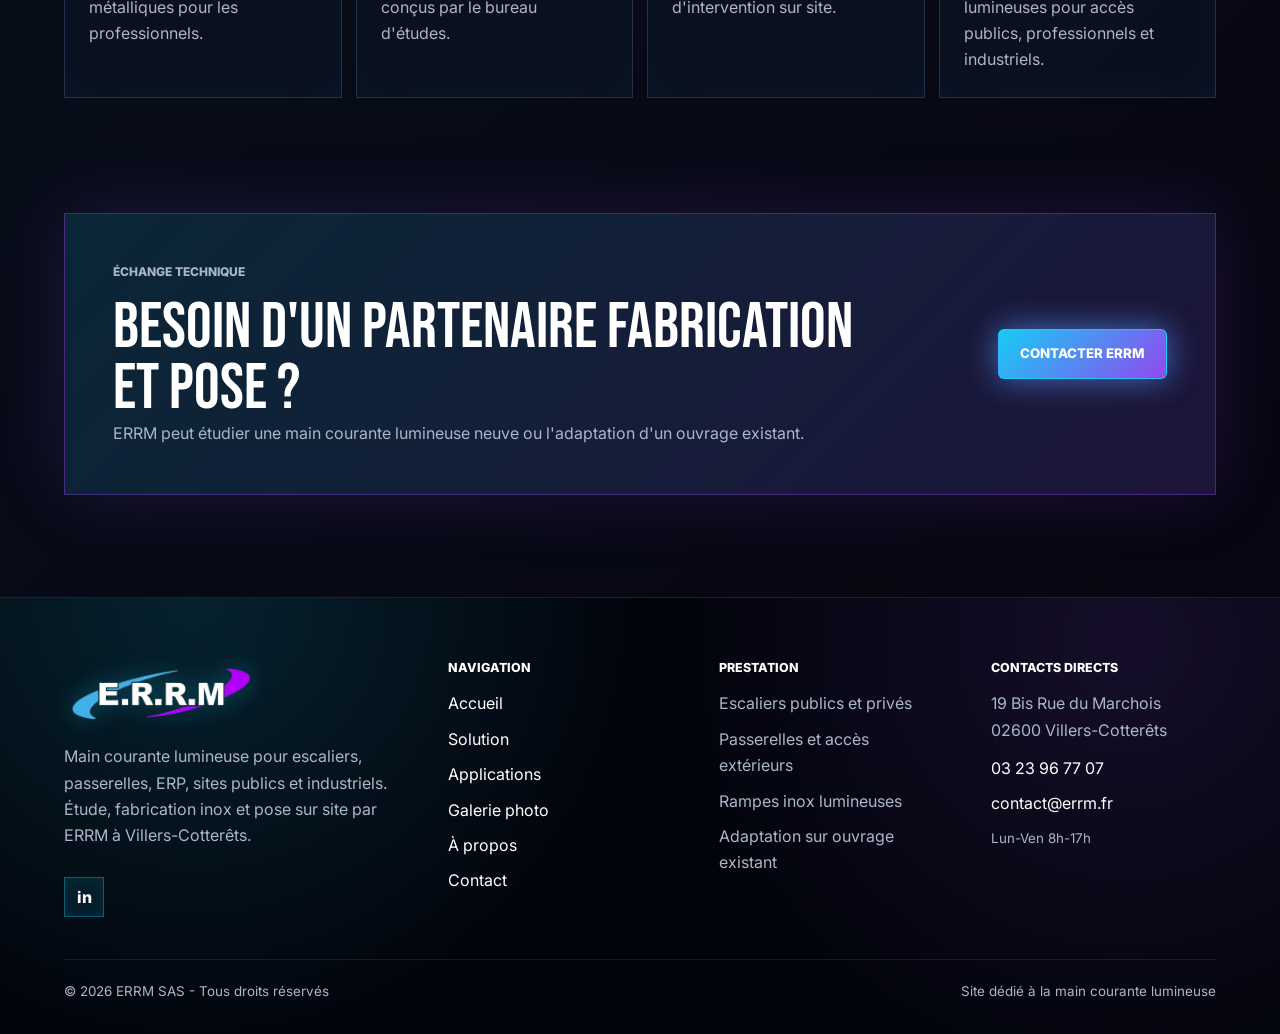
==== commit 07d62435: "Simplifier la navigation principale" ====
--- a/a-propos.html
+++ b/a-propos.html
@@ -18,8 +18,6 @@
             <span></span><span></span><span></span>
         </button>
         <div class="nav-links">
-            <a href="index.html#solution">Solution</a>
-            <a href="index.html#applications">Applications</a>
             <a href="galerie.html">Galerie</a>
             <a class="active" href="a-propos.html">À propos</a>
             <a class="nav-cta" href="contact.html">Contact</a>
--- a/css/style.css
+++ b/css/style.css
@@ -162,6 +162,7 @@
 .nav-cta {
     padding: 10px 16px;
     border: 1px solid rgba(23, 214, 255, 0.42);
+    border-radius: 6px;
     background: rgba(23, 214, 255, 0.08);
     box-shadow: inset 0 0 20px rgba(23, 214, 255, 0.1);
 }
@@ -257,6 +258,7 @@
     min-height: 48px;
     padding: 13px 21px;
     border: 1px solid transparent;
+    border-radius: 6px;
     color: var(--white);
     font-size: 0.83rem;
     font-weight: 800;
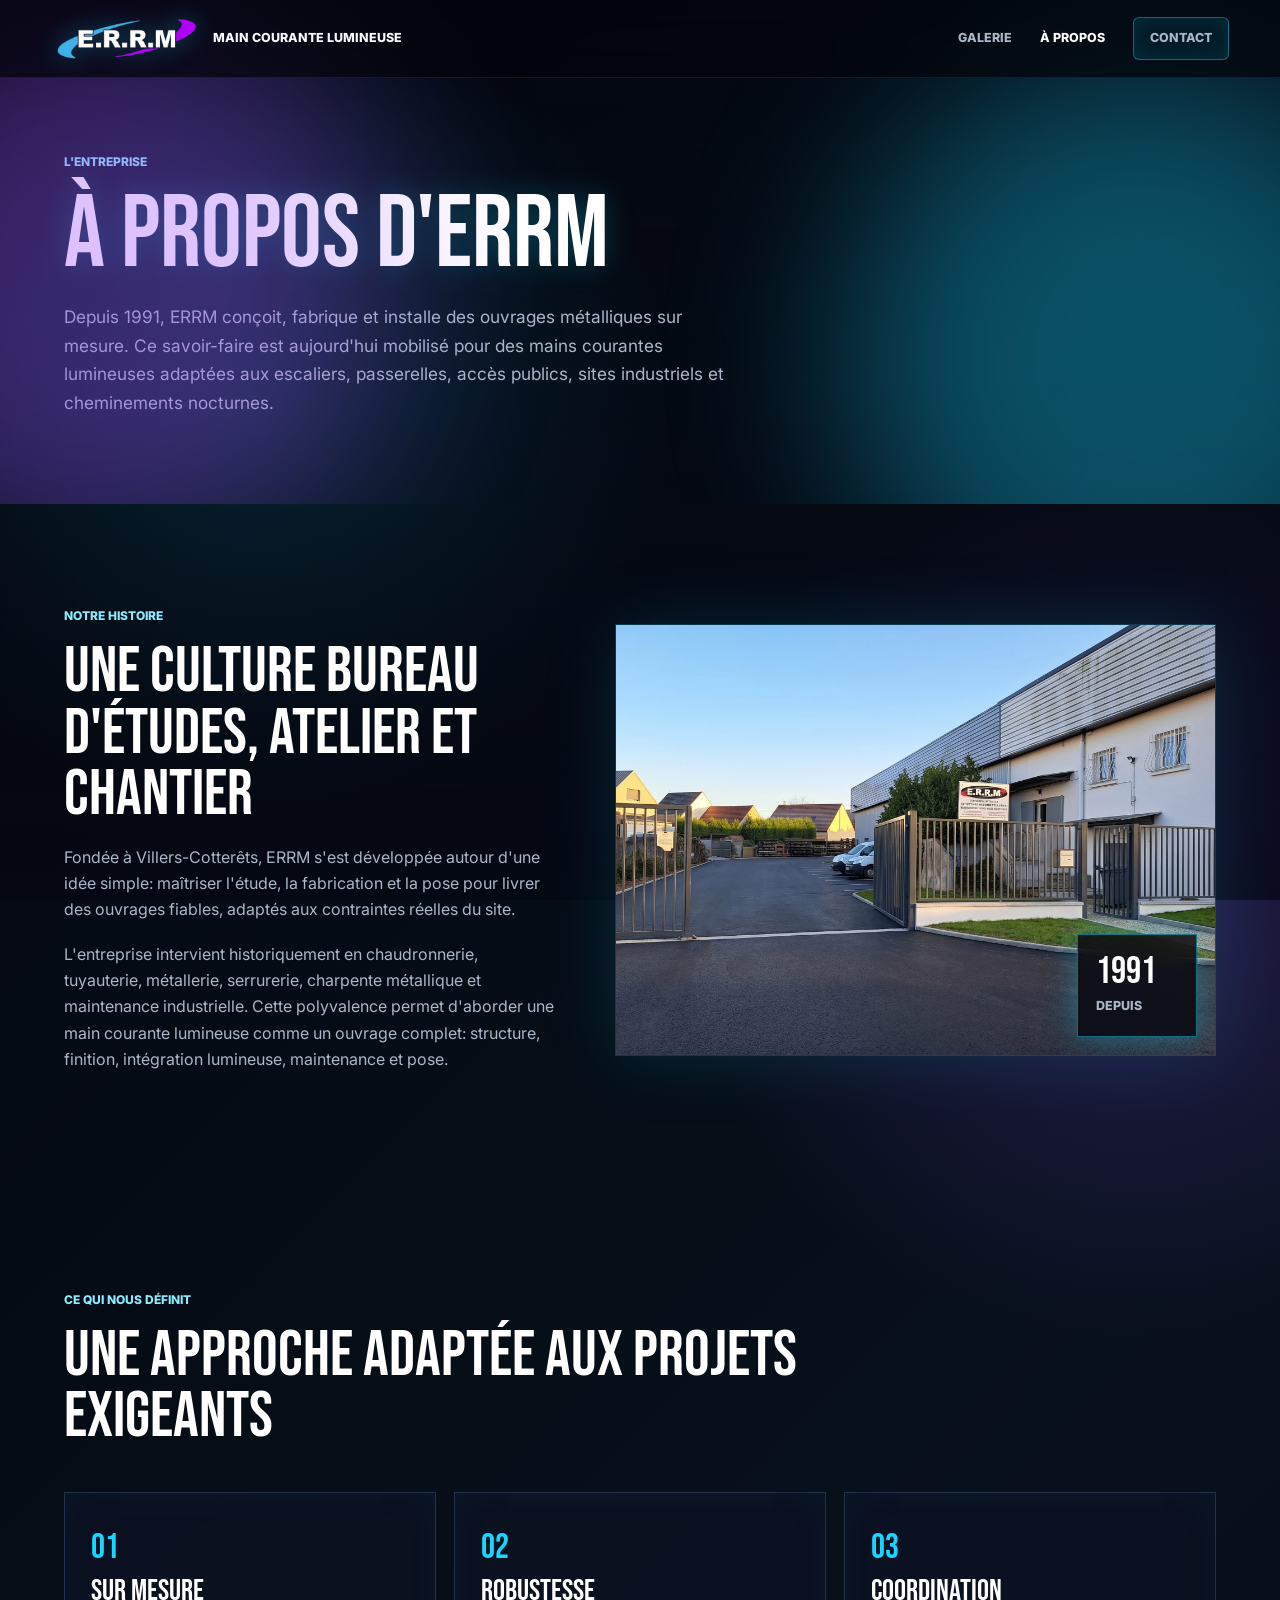
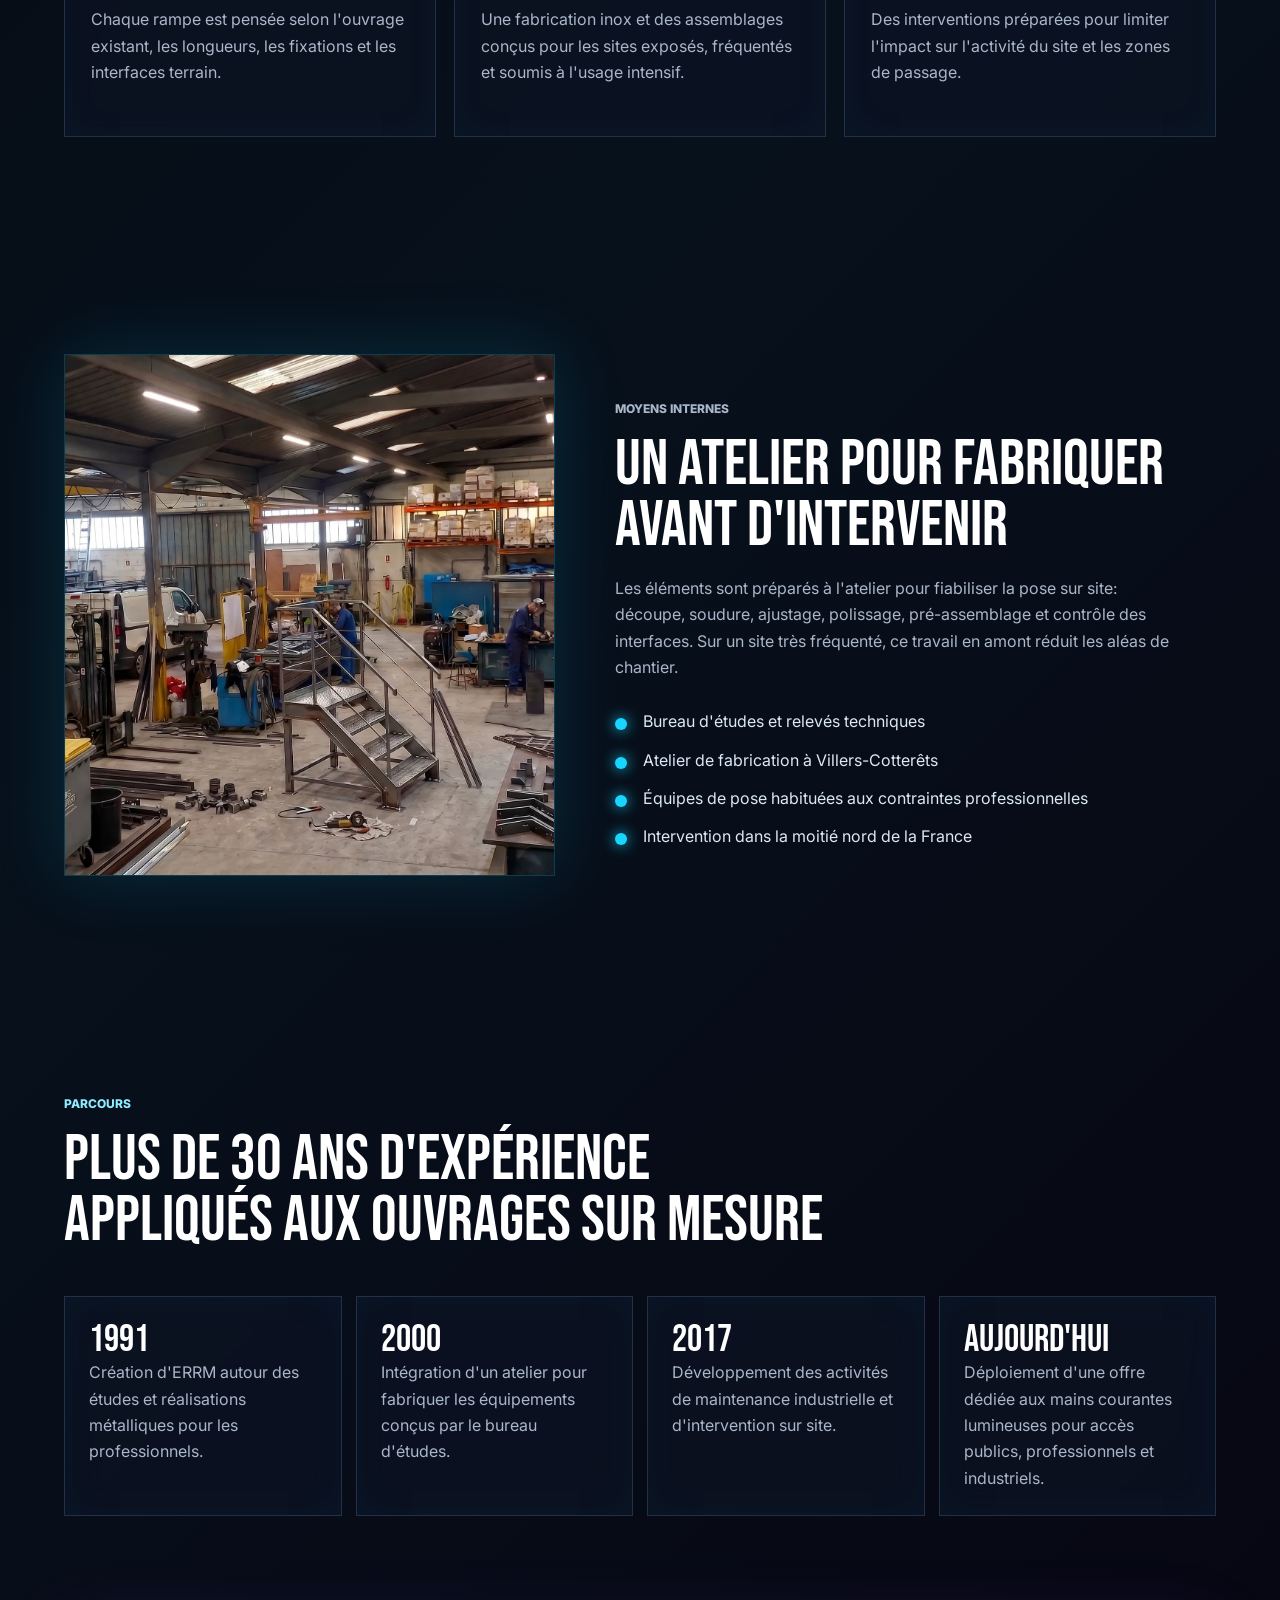
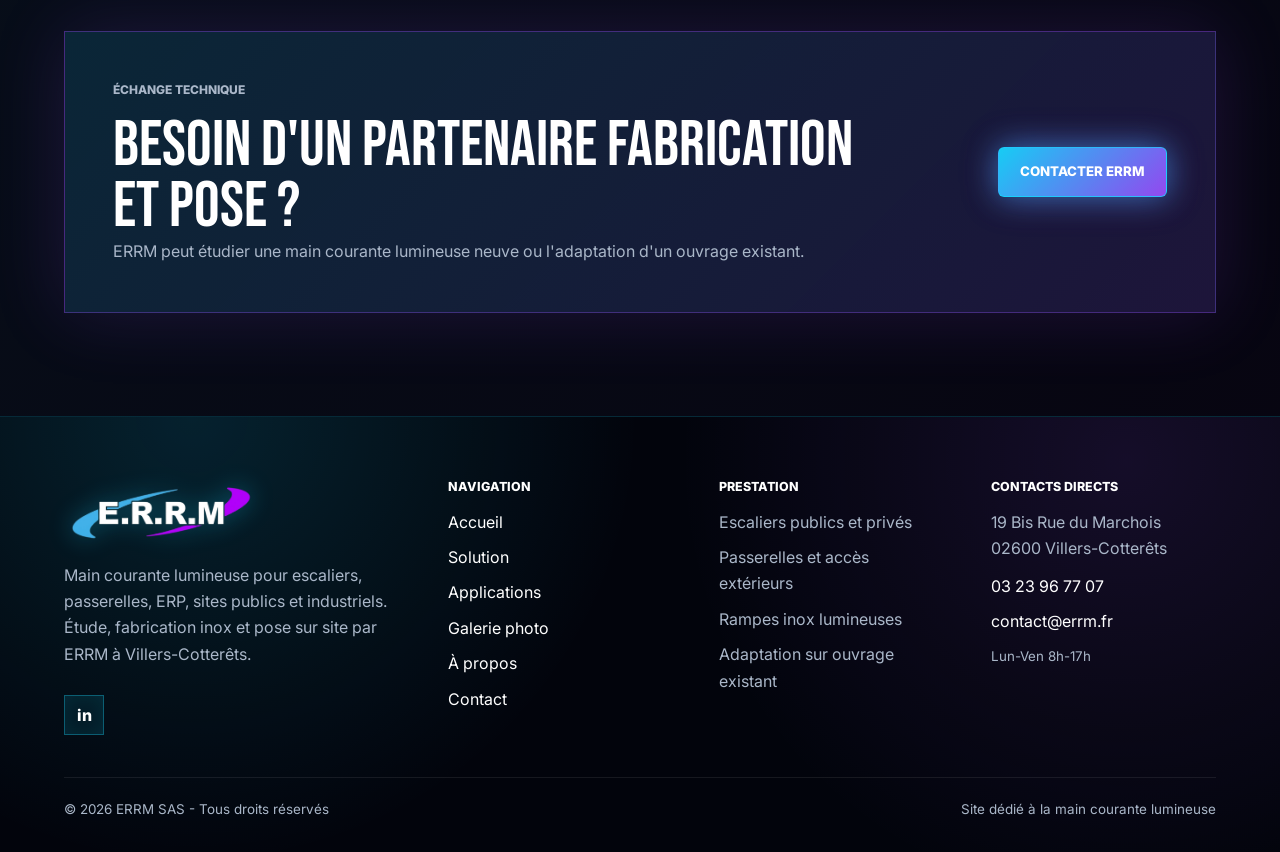
==== commit 57ec9685: "Raccourcir les titres de pages" ====
--- a/a-propos.html
+++ b/a-propos.html
@@ -30,7 +30,7 @@
             <div class="glow glow-violet"></div>
             <div class="container narrow">
                 <p class="eyebrow">L'entreprise</p>
-                <h1>ERRM, l'atelier derrière la main courante lumineuse</h1>
+                <h1>À propos d'ERRM</h1>
                 <p>
                     Depuis 1991, ERRM conçoit, fabrique et installe des ouvrages métalliques sur mesure.
                     Ce savoir-faire est aujourd'hui mobilisé pour des mains courantes lumineuses adaptées
